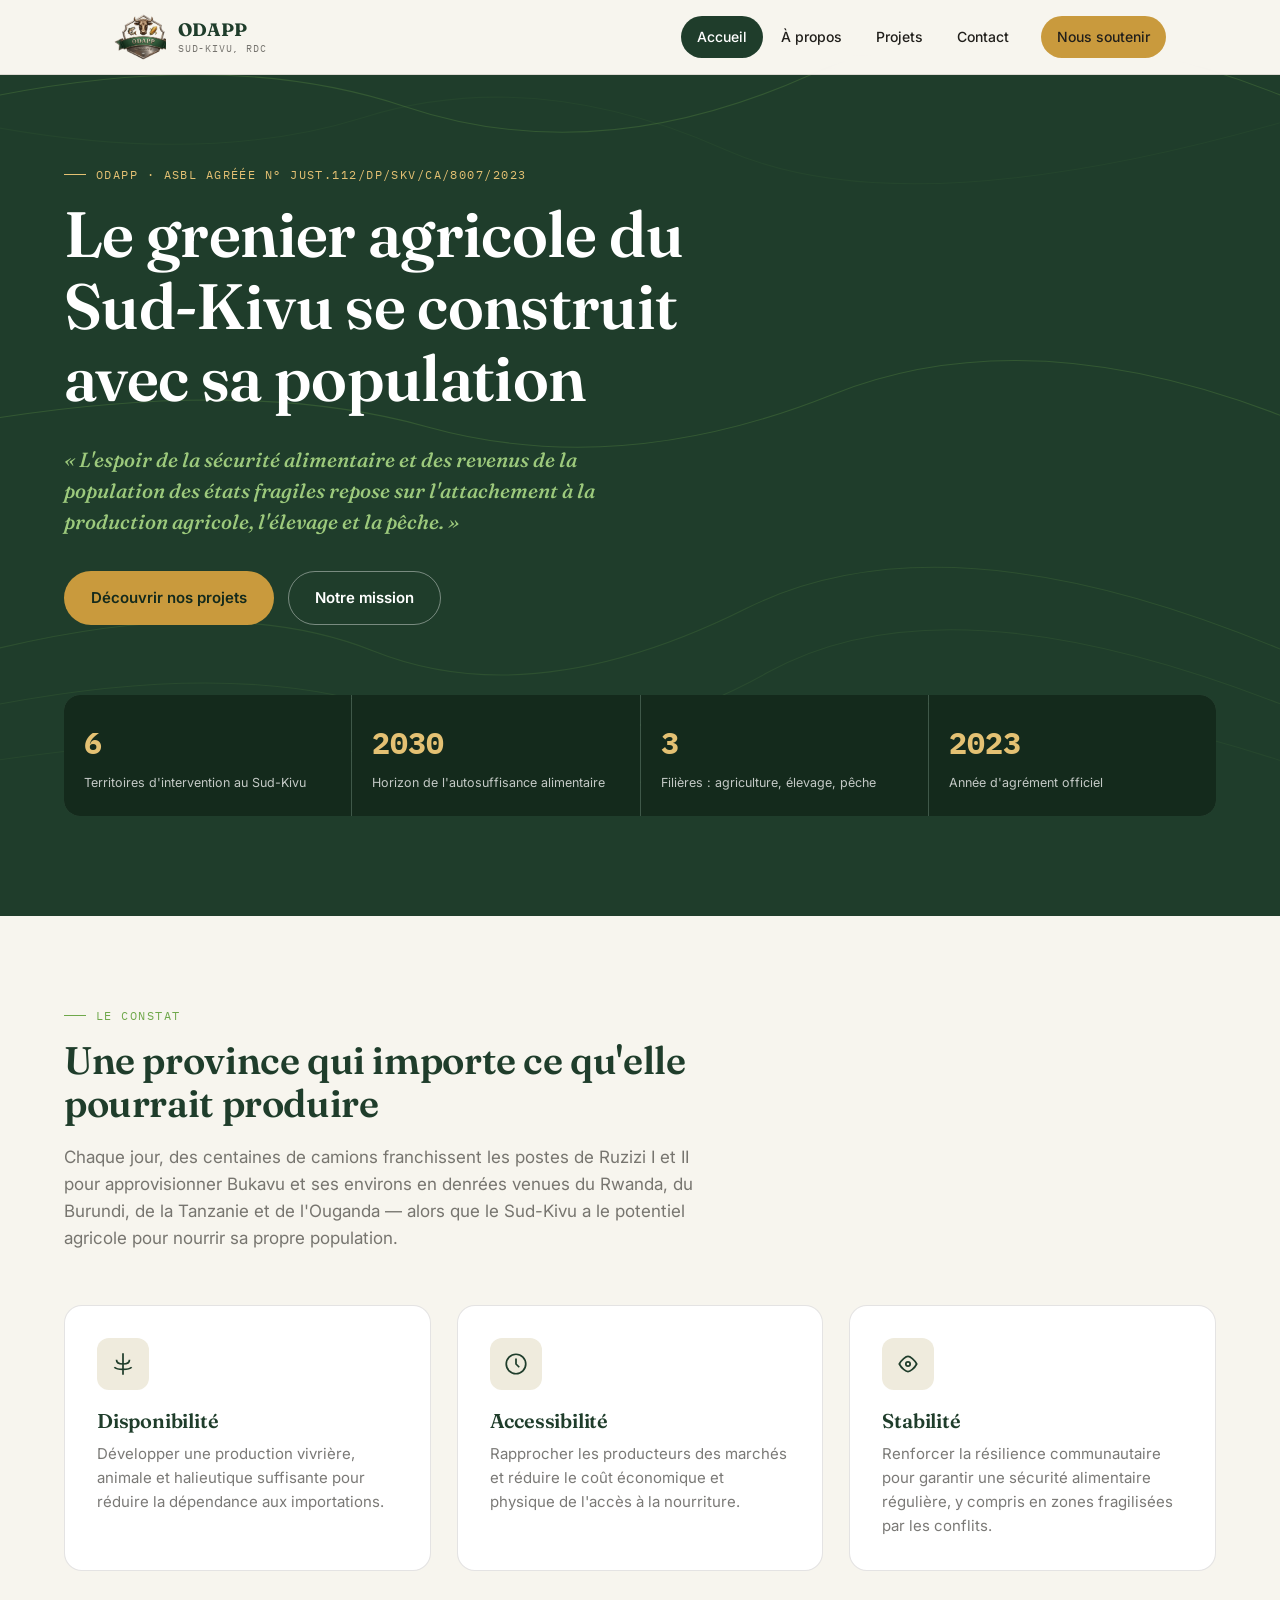
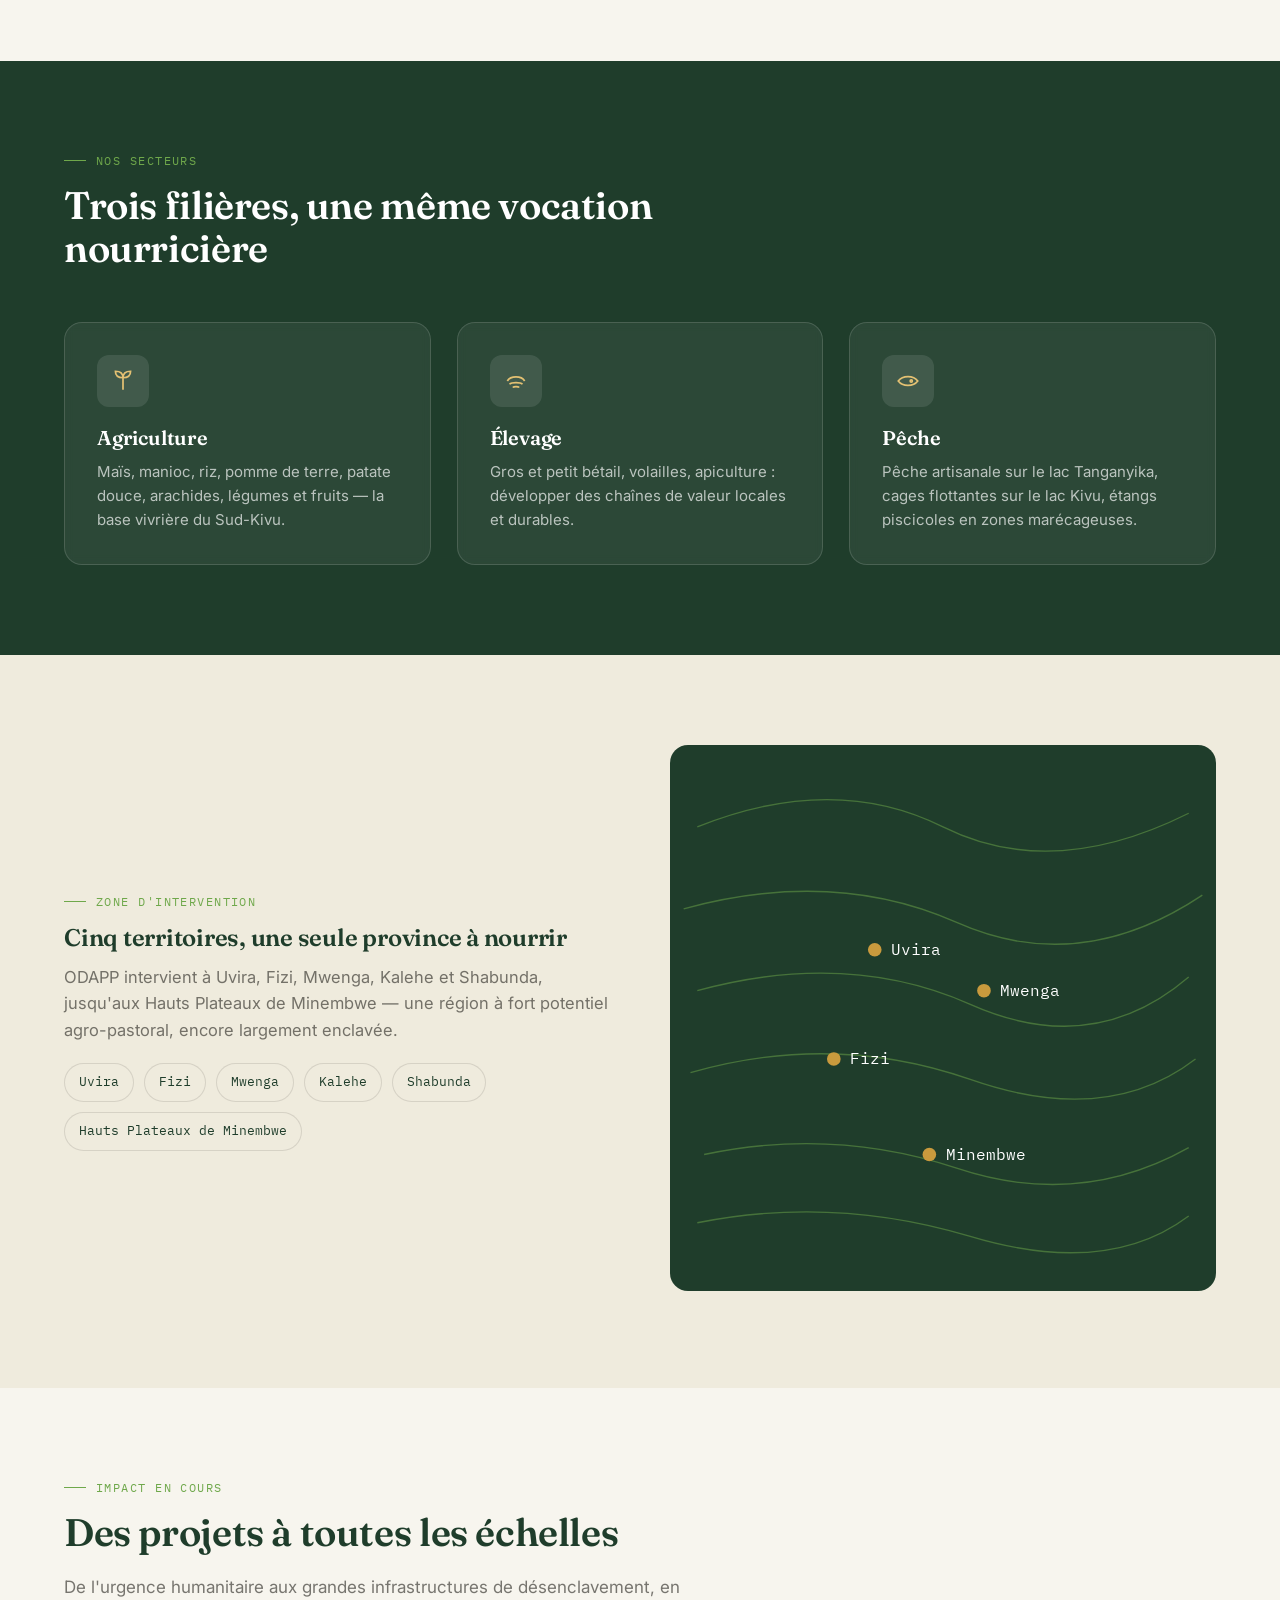
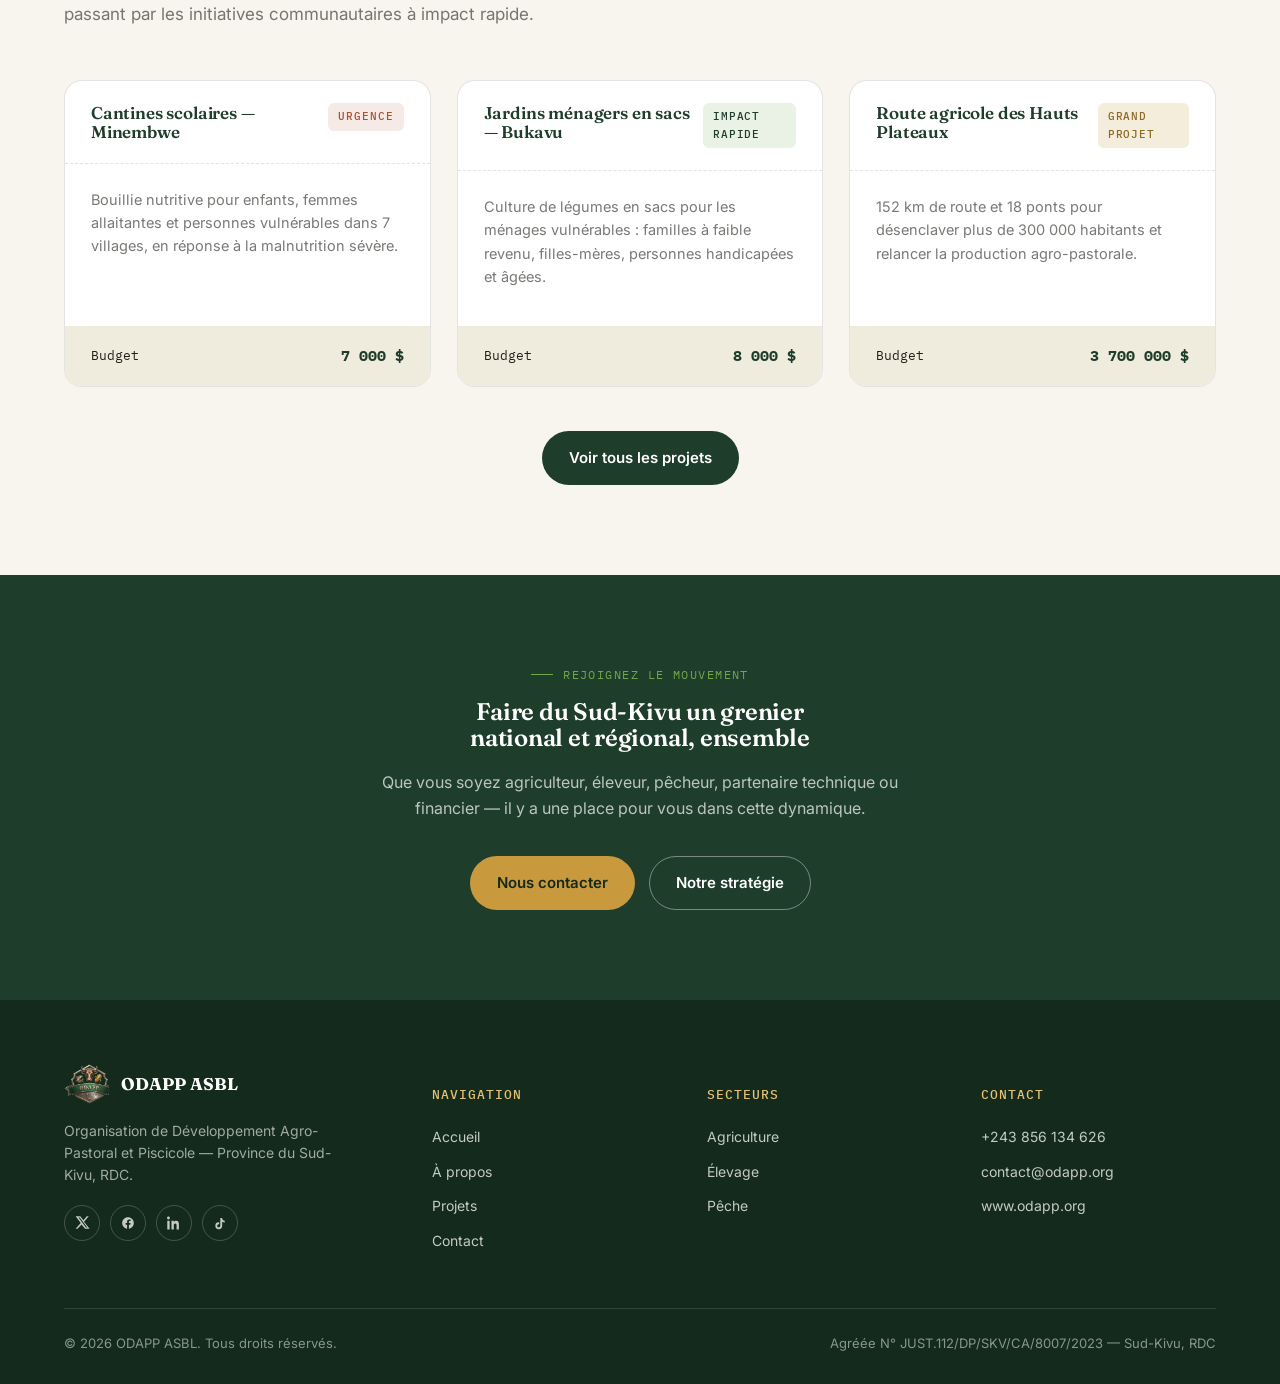
==== index.html @ 05d70a5c "Site ODAPP — version initiale (4 pages + 4 projets détaillés)" ====
<!DOCTYPE html>
<html lang="fr">
<head>
<meta charset="UTF-8">
<meta name="viewport" content="width=device-width, initial-scale=1.0">
<title>ODAPP — Organisation de Développement Agro-Pastoral et Piscicole</title>
<meta name="description" content="ODAPP accompagne la population du Sud-Kivu vers l'autosuffisance alimentaire par l'agriculture, l'élevage et la pêche.">
<link rel="icon" href="assets/images/logo_emblem.png">
<link rel="stylesheet" href="css/style.css">
</head>
<body>

<header class="site-header">
  <nav class="nav">
    <a href="index.html" class="nav-brand">
      <img src="assets/images/logo_emblem.png" alt="ODAPP">
      <span class="nav-brand-text">ODAPP<span>Sud-Kivu, RDC</span></span>
    </a>
    <button class="nav-toggle" aria-label="Ouvrir le menu" aria-expanded="false">
      <span></span><span></span><span></span>
    </button>
    <div class="nav-links">
      <a href="index.html" class="active">Accueil</a>
      <a href="a-propos.html">À propos</a>
      <a href="projets.html">Projets</a>
      <a href="contact.html">Contact</a>
      <a href="contact.html" class="nav-cta">Nous soutenir</a>
    </div>
  </nav>
</header>

<section class="hero">
  <svg class="contour-bg" viewBox="0 0 1200 700" preserveAspectRatio="none" aria-hidden="true">
    <path class="contour-line" d="M-50 550 Q 200 480 350 540 T 700 500 T 1250 560" stroke-opacity="0.35"/>
    <path class="contour-line" d="M-50 600 Q 220 540 380 600 T 720 560 T 1250 610" stroke-opacity="0.25"/>
    <path class="contour-line" d="M-50 650 Q 240 600 400 650 T 740 620 T 1250 660" stroke-opacity="0.18"/>
    <path class="contour-line" d="M-50 40 Q 180 90 340 40 T 680 70 T 1250 30" stroke-opacity="0.15"/>
  </svg>
  <div class="hero-inner">
    <div class="eyebrow">ODAPP · ASBL agréée N° JUST.112/DP/SKV/CA/8007/2023</div>
    <h1>Le grenier agricole du Sud-Kivu se construit avec sa population</h1>
    <p class="hero-slogan">« L'espoir de la sécurité alimentaire et des revenus de la population des états fragiles repose sur l'attachement à la production agricole, l'élevage et la pêche. »</p>
    <div class="hero-actions">
      <a href="projets.html" class="btn btn-wheat">Découvrir nos projets</a>
      <a href="a-propos.html" class="btn btn-ghost" style="border-color: rgba(255,255,255,0.4); color:#fff;">Notre mission</a>
    </div>

    <div class="hero-stats">
      <div class="hero-stat"><b>6</b><span>Territoires d'intervention au Sud-Kivu</span></div>
      <div class="hero-stat"><b>2030</b><span>Horizon de l'autosuffisance alimentaire</span></div>
      <div class="hero-stat"><b>3</b><span>Filières : agriculture, élevage, pêche</span></div>
      <div class="hero-stat"><b>2023</b><span>Année d'agrément officiel</span></div>
    </div>
  </div>
</section>

<section>
  <div class="section-inner">
    <div class="section-head reveal">
      <div class="eyebrow">Le constat</div>
      <h2>Une province qui importe ce qu'elle pourrait produire</h2>
      <p>Chaque jour, des centaines de camions franchissent les postes de Ruzizi I et II pour approvisionner Bukavu et ses environs en denrées venues du Rwanda, du Burundi, de la Tanzanie et de l'Ouganda — alors que le Sud-Kivu a le potentiel agricole pour nourrir sa propre population.</p>
    </div>
    <div class="grid grid-3">
      <div class="card reveal">
        <div class="card-icon">
          <svg width="26" height="26" viewBox="0 0 24 24" fill="none" stroke="currentColor" stroke-width="1.6"><path d="M12 2v20M6 8c0 3 2.5 4 6 4s6-1 6-4M4 15c1.5 1.5 4 2 8 2s6.5-.5 8-2"/></svg>
        </div>
        <h3>Disponibilité</h3>
        <p>Développer une production vivrière, animale et halieutique suffisante pour réduire la dépendance aux importations.</p>
      </div>
      <div class="card reveal">
        <div class="card-icon">
          <svg width="26" height="26" viewBox="0 0 24 24" fill="none" stroke="currentColor" stroke-width="1.6"><circle cx="12" cy="12" r="9"/><path d="M12 7v5l3 3"/></svg>
        </div>
        <h3>Accessibilité</h3>
        <p>Rapprocher les producteurs des marchés et réduire le coût économique et physique de l'accès à la nourriture.</p>
      </div>
      <div class="card reveal">
        <div class="card-icon">
          <svg width="26" height="26" viewBox="0 0 24 24" fill="none" stroke="currentColor" stroke-width="1.6"><path d="M4 12c2-4 6-7 8-7s6 3 8 7c-2 4-6 7-8 7s-6-3-8-7Z"/><circle cx="12" cy="12" r="2"/></svg>
        </div>
        <h3>Stabilité</h3>
        <p>Renforcer la résilience communautaire pour garantir une sécurité alimentaire régulière, y compris en zones fragilisées par les conflits.</p>
      </div>
    </div>
  </div>
</section>

<section class="bg-forest">
  <svg class="contour-bg" viewBox="0 0 1200 500" preserveAspectRatio="none" aria-hidden="true" style="opacity:0.25;">
    <path class="contour-line" stroke="#C99A3D" d="M-50 100 Q 200 40 380 100 T 760 70 T 1250 110"/>
    <path class="contour-line" stroke="#6FA84B" d="M-50 400 Q 220 350 400 400 T 780 370 T 1250 410"/>
  </svg>
  <div class="section-inner">
    <div class="section-head reveal">
      <div class="eyebrow">Nos secteurs</div>
      <h2>Trois filières, une même vocation nourricière</h2>
    </div>
    <div class="grid grid-3">
      <div class="card reveal" style="background: rgba(255,255,255,0.06); border-color: rgba(255,255,255,0.14); backdrop-filter: blur(4px);">
        <div class="card-icon" style="background: rgba(255,255,255,0.1); color: var(--wheat-light);">
          <svg width="26" height="26" viewBox="0 0 24 24" fill="none" stroke="currentColor" stroke-width="1.6"><path d="M12 20V9M12 9c0-4-3-6-7-6 0 4 2 6 7 6Zm0 0c0-4 3-6 7-6 0 4-2 6-7 6Z"/></svg>
        </div>
        <h3 style="color:#fff;">Agriculture</h3>
        <p style="color:rgba(255,255,255,0.68);">Maïs, manioc, riz, pomme de terre, patate douce, arachides, légumes et fruits — la base vivrière du Sud-Kivu.</p>
      </div>
      <div class="card reveal" style="background: rgba(255,255,255,0.06); border-color: rgba(255,255,255,0.14); backdrop-filter: blur(4px);">
        <div class="card-icon" style="background: rgba(255,255,255,0.1); color: var(--wheat-light);">
          <svg width="26" height="26" viewBox="0 0 24 24" fill="none" stroke="currentColor" stroke-width="1.6"><path d="M4 12c3-5 13-5 16 0M6 15c2-2 10-2 12 0M9 18c1-1 5-1 6 0"/></svg>
        </div>
        <h3 style="color:#fff;">Élevage</h3>
        <p style="color:rgba(255,255,255,0.68);">Gros et petit bétail, volailles, apiculture : développer des chaînes de valeur locales et durables.</p>
      </div>
      <div class="card reveal" style="background: rgba(255,255,255,0.06); border-color: rgba(255,255,255,0.14); backdrop-filter: blur(4px);">
        <div class="card-icon" style="background: rgba(255,255,255,0.1); color: var(--wheat-light);">
          <svg width="26" height="26" viewBox="0 0 24 24" fill="none" stroke="currentColor" stroke-width="1.6"><path d="M3 12s3-4 9-4 9 4 9 4-3 4-9 4-9-4-9-4Z"/><circle cx="15" cy="12" r="1"/></svg>
        </div>
        <h3 style="color:#fff;">Pêche</h3>
        <p style="color:rgba(255,255,255,0.68);">Pêche artisanale sur le lac Tanganyika, cages flottantes sur le lac Kivu, étangs piscicoles en zones marécageuses.</p>
      </div>
    </div>
  </div>
</section>

<section class="bg-dim">
  <div class="section-inner">
    <div class="grid grid-2" style="align-items:center; gap:60px;">
      <div class="reveal">
        <div class="eyebrow">Zone d'intervention</div>
        <h2 style="color:var(--forest);">Cinq territoires, une seule province à nourrir</h2>
        <p style="color:var(--charcoal-60); font-size:16.5px;">ODAPP intervient à Uvira, Fizi, Mwenga, Kalehe et Shabunda, jusqu'aux Hauts Plateaux de Minembwe — une région à fort potentiel agro-pastoral, encore largement enclavée.</p>
        <div class="pill-list" style="margin-top:20px;">
          <span class="pill">Uvira</span><span class="pill">Fizi</span><span class="pill">Mwenga</span>
          <span class="pill">Kalehe</span><span class="pill">Shabunda</span><span class="pill">Hauts Plateaux de Minembwe</span>
        </div>
      </div>
      <div class="reveal" style="position:relative;">
        <svg viewBox="0 0 400 400" style="width:100%; border-radius:18px; background:var(--forest);">
          <g class="contour-line" stroke="#6FA84B" stroke-opacity="0.5">
            <path d="M20 60 Q120 20 200 60 T380 50"/>
            <path d="M10 120 Q120 90 210 130 T390 110"/>
            <path d="M20 180 Q130 150 220 190 T380 170"/>
            <path d="M15 240 Q120 210 220 245 T385 230"/>
            <path d="M25 300 Q120 280 210 310 T380 295"/>
            <path d="M20 350 Q120 330 220 360 T380 345"/>
          </g>
          <circle cx="150" cy="150" r="5" fill="#C99A3D"/><text x="162" y="154" fill="#fff" font-family="IBM Plex Mono" font-size="12">Uvira</text>
          <circle cx="120" cy="230" r="5" fill="#C99A3D"/><text x="132" y="234" fill="#fff" font-family="IBM Plex Mono" font-size="12">Fizi</text>
          <circle cx="230" cy="180" r="5" fill="#C99A3D"/><text x="242" y="184" fill="#fff" font-family="IBM Plex Mono" font-size="12">Mwenga</text>
          <circle cx="190" cy="300" r="5" fill="#C99A3D"/><text x="202" y="304" fill="#fff" font-family="IBM Plex Mono" font-size="12">Minembwe</text>
        </svg>
      </div>
    </div>
  </div>
</section>

<section>
  <div class="section-inner">
    <div class="section-head reveal">
      <div class="eyebrow">Impact en cours</div>
      <h2>Des projets à toutes les échelles</h2>
      <p>De l'urgence humanitaire aux grandes infrastructures de désenclavement, en passant par les initiatives communautaires à impact rapide.</p>
    </div>
    <div class="grid grid-3">
      <div class="parcel reveal">
        <div class="parcel-top">
          <h3 style="margin:0; font-size:17px; color:var(--forest);">Cantines scolaires — Minembwe</h3>
          <span class="parcel-tag tag-urgence">Urgence</span>
        </div>
        <div class="parcel-body"><p>Bouillie nutritive pour enfants, femmes allaitantes et personnes vulnérables dans 7 villages, en réponse à la malnutrition sévère.</p></div>
        <div class="parcel-foot"><span>Budget</span><b>7 000 $</b></div>
      </div>
      <div class="parcel reveal">
        <div class="parcel-top">
          <h3 style="margin:0; font-size:17px; color:var(--forest);">Jardins ménagers en sacs — Bukavu</h3>
          <span class="parcel-tag tag-rapide">Impact rapide</span>
        </div>
        <div class="parcel-body"><p>Culture de légumes en sacs pour les ménages vulnérables : familles à faible revenu, filles-mères, personnes handicapées et âgées.</p></div>
        <div class="parcel-foot"><span>Budget</span><b>8 000 $</b></div>
      </div>
      <div class="parcel reveal">
        <div class="parcel-top">
          <h3 style="margin:0; font-size:17px; color:var(--forest);">Route agricole des Hauts Plateaux</h3>
          <span class="parcel-tag tag-grand">Grand projet</span>
        </div>
        <div class="parcel-body"><p>152 km de route et 18 ponts pour désenclaver plus de 300 000 habitants et relancer la production agro-pastorale.</p></div>
        <div class="parcel-foot"><span>Budget</span><b>3 700 000 $</b></div>
      </div>
    </div>
    <div style="text-align:center; margin-top:44px;">
      <a href="projets.html" class="btn btn-primary">Voir tous les projets</a>
    </div>
  </div>
</section>

<section class="bg-forest" style="text-align:center; padding: 90px var(--pad);">
  <div class="section-inner">
    <div class="eyebrow" style="justify-content:center;">Rejoignez le mouvement</div>
    <h2 style="color:#fff; max-width:26ch; margin:0 auto 18px;">Faire du Sud-Kivu un grenier national et régional, ensemble</h2>
    <p style="color:rgba(255,255,255,0.7); max-width:52ch; margin:0 auto 34px;">Que vous soyez agriculteur, éleveur, pêcheur, partenaire technique ou financier — il y a une place pour vous dans cette dynamique.</p>
    <div class="hero-actions" style="justify-content:center;">
      <a href="contact.html" class="btn btn-wheat">Nous contacter</a>
      <a href="a-propos.html" class="btn btn-ghost" style="border-color: rgba(255,255,255,0.4); color:#fff;">Notre stratégie</a>
    </div>
  </div>
</section>

<footer class="site-footer">
  <div class="footer-grid">
    <div>
      <div class="footer-brand">
        <img src="assets/images/logo_emblem.png" alt="ODAPP">
        <b>ODAPP ASBL</b>
      </div>
      <p style="font-size:14px; max-width:32ch; color:rgba(255,255,255,0.6);">Organisation de Développement Agro-Pastoral et Piscicole — Province du Sud-Kivu, RDC.</p>
      <div class="social-row" style="margin-top:18px;">
        <a href="https://x.com/Odapp2023" aria-label="X (Twitter)" target="_blank" rel="noopener"><svg width="15" height="15" viewBox="0 0 24 24" fill="currentColor"><path d="M18.9 2H22l-7.6 8.7L23.3 22h-7.2l-5.6-6.9L4 22H1l8.2-9.4L1 2h7.4l5 6.4L18.9 2Zm-1.3 18h2L7.5 4h-2l12.1 16Z"/></svg></a>
        <a href="https://www.facebook.com/profile.php?id=61585922806109" aria-label="Facebook" target="_blank" rel="noopener"><svg width="14" height="14" viewBox="0 0 24 24" fill="currentColor"><path d="M22 12.06C22 6.5 17.5 2 12 2S2 6.5 2 12.06c0 5 3.66 9.15 8.44 9.94v-7.03H7.9v-2.91h2.54V9.85c0-2.5 1.49-3.89 3.77-3.89 1.09 0 2.23.2 2.23.2v2.45h-1.26c-1.24 0-1.63.77-1.63 1.56v1.87h2.78l-.44 2.91h-2.34V22c4.78-.79 8.44-4.94 8.44-9.94Z"/></svg></a>
        <a href="#" aria-label="LinkedIn"><svg width="14" height="14" viewBox="0 0 24 24" fill="currentColor"><path d="M4.98 3.5C4.98 4.88 3.87 6 2.5 6S0 4.88 0 3.5 1.12 1 2.5 1s2.48 1.12 2.48 2.5ZM.5 8h4V23h-4V8Zm7.5 0h3.8v2.05h.05c.53-1 1.83-2.05 3.77-2.05 4.03 0 4.78 2.66 4.78 6.11V23h-4v-6.63c0-1.58-.03-3.6-2.2-3.6-2.2 0-2.54 1.72-2.54 3.5V23h-4V8Z"/></svg></a>
        <a href="#" aria-label="TikTok"><svg width="14" height="14" viewBox="0 0 24 24" fill="currentColor"><path d="M16.6 5.82c-.6-.65-.94-1.5-.94-2.42h-3.1v13.4c0 1.5-1.22 2.72-2.72 2.72a2.72 2.72 0 0 1 0-5.44c.28 0 .55.04.8.12V10.9a5.9 5.9 0 0 0-.8-.06 5.86 5.86 0 1 0 5.86 5.86V9.7a7.6 7.6 0 0 0 4.4 1.4V8c-1.32 0-2.5-.42-3.5-1.18Z"/></svg></a>
      </div>
    </div>
    <div>
      <h5>Navigation</h5>
      <a href="index.html">Accueil</a>
      <a href="a-propos.html">À propos</a>
      <a href="projets.html">Projets</a>
      <a href="contact.html">Contact</a>
    </div>
    <div>
      <h5>Secteurs</h5>
      <a href="a-propos.html#secteurs">Agriculture</a>
      <a href="a-propos.html#secteurs">Élevage</a>
      <a href="a-propos.html#secteurs">Pêche</a>
    </div>
    <div>
      <h5>Contact</h5>
      <a href="tel:+243856134626">+243 856 134 626</a>
      <a href="mailto:contact@odapp.org">contact@odapp.org</a>
      <a href="https://odapp.org" target="_blank" rel="noopener">www.odapp.org</a>
    </div>
  </div>
  <div class="footer-bottom">
    <span>© 2026 ODAPP ASBL. Tous droits réservés.</span>
    <span>Agréée N° JUST.112/DP/SKV/CA/8007/2023 — Sud-Kivu, RDC</span>
  </div>
</footer>

<script src="js/main.js"></script>
</body>
</html>
---- css/style.css ----
/* ==========================================================================
   ODAPP — Organisation de Développement Agro-Pastoral et Piscicole
   Design system : terre, contours topographiques, récolte
   ========================================================================== */

@import url('https://fonts.googleapis.com/css2?family=Fraunces:ital,opsz,wght@0,9..144,400;0,9..144,500;0,9..144,600;0,9..144,700;1,9..144,500&family=Inter:wght@400;500;600;700&family=IBM+Plex+Mono:wght@400;500&display=swap');

:root{
  /* Colors */
  --forest:      #1F3D2B;
  --forest-deep: #142A1C;
  --leaf:        #6FA84B;
  --leaf-light:  #9CC97C;
  --wheat:       #C99A3D;
  --wheat-light: #E4C173;
  --clay:        #A9502F;
  --paper:       #F7F5EE;
  --paper-dim:   #EFEBDD;
  --charcoal:    #211F1B;
  --charcoal-60: rgba(33,31,27,0.6);
  --charcoal-30: rgba(33,31,27,0.3);
  --line:        rgba(33,31,27,0.12);
  --white:       #FFFFFF;

  /* Type */
  --font-display: 'Fraunces', serif;
  --font-body: 'Inter', sans-serif;
  --font-mono: 'IBM Plex Mono', monospace;

  /* Layout */
  --maxw: 1180px;
  --pad: clamp(20px, 5vw, 64px);
}

*, *::before, *::after{ box-sizing: border-box; }
html{ scroll-behavior: smooth; }
body{
  margin:0;
  background: var(--paper);
  color: var(--charcoal);
  font-family: var(--font-body);
  font-size: 16px;
  line-height: 1.6;
  -webkit-font-smoothing: antialiased;
}
img{ max-width:100%; display:block; }
a{ color: inherit; text-decoration: none; }
h1,h2,h3,h4{ font-family: var(--font-display); font-weight: 600; margin: 0 0 0.5em; line-height: 1.12; letter-spacing: -0.01em; }
p{ margin: 0 0 1em; }
ul{ margin:0; padding:0; list-style:none; }
button{ font-family: inherit; cursor:pointer; }

.wrap{ max-width: var(--maxw); margin: 0 auto; padding: 0 var(--pad); }

:focus-visible{ outline: 3px solid var(--wheat); outline-offset: 3px; }

@media (prefers-reduced-motion: reduce){
  *{ animation-duration: 0.01ms !important; animation-iteration-count: 1 !important; transition-duration: 0.01ms !important; scroll-behavior: auto !important; }
}

/* ---------- Topographic contour motif (signature element) ---------- */
.contour-bg{
  position: absolute; inset: 0;
  pointer-events: none;
  opacity: 0.5;
}
.contour-line{ fill:none; stroke: var(--leaf); stroke-width:1; }

/* ---------- Eyebrow / labels ---------- */
.eyebrow{
  font-family: var(--font-mono);
  font-size: 12px;
  letter-spacing: 0.12em;
  text-transform: uppercase;
  color: var(--leaf);
  display:flex; align-items:center; gap:10px;
  margin-bottom: 14px;
}
.eyebrow::before{
  content:''; width:22px; height:1px; background: var(--leaf);
}

/* ---------- Header / Nav ---------- */
.site-header{
  position: sticky; top:0; z-index: 100;
  background: rgba(247,245,238,0.92);
  backdrop-filter: blur(8px);
  border-bottom: 1px solid var(--line);
}
.nav{
  display:flex; align-items:center; justify-content:space-between;
  padding: 14px var(--pad);
  max-width: var(--maxw); margin:0 auto;
}
.nav-brand{ display:flex; align-items:center; gap:12px; }
.nav-brand img{ height: 46px; width:auto; }
.nav-brand-text{ font-family: var(--font-display); font-weight:700; font-size: 18px; color: var(--forest); line-height:1.15; }
.nav-brand-text span{ display:block; font-family: var(--font-mono); font-weight:400; font-size:10px; letter-spacing:0.08em; color: var(--charcoal-60); text-transform:uppercase; margin-top:2px; }

.nav-links{ display:flex; gap: 2px; align-items:center; }
.nav-links a{
  padding: 10px 16px; font-size: 14px; font-weight:500; color: var(--charcoal);
  border-radius: 999px; transition: background .2s, color .2s;
}
.nav-links a:hover{ background: var(--forest); color: var(--white); }
.nav-links a.active{ background: var(--forest); color: var(--white); }

.nav-cta{
  margin-left: 14px;
  padding: 10px 20px;
  background: var(--wheat);
  color: var(--forest-deep);
  border-radius: 999px;
  font-weight: 600; font-size: 14px;
  transition: transform .2s, box-shadow .2s;
}
.nav-cta:hover{ transform: translateY(-2px); box-shadow: 0 8px 20px rgba(201,154,61,0.4); color: var(--forest-deep); }

.nav-toggle{ display:none; background:none; border:none; padding:8px; }
.nav-toggle span{ display:block; width:24px; height:2px; background:var(--forest); margin:5px 0; }

@media (max-width: 860px){
  .nav-links{
    position: fixed; inset: 68px 0 0 0; background: var(--paper);
    flex-direction: column; align-items: stretch; padding: 20px var(--pad);
    gap: 4px; transform: translateX(100%); transition: transform .3s ease;
  }
  .nav-links.open{ transform: translateX(0); }
  .nav-links a{ padding: 16px; border-bottom: 1px solid var(--line); border-radius:0; }
  .nav-cta{ margin: 14px 0 0; text-align:center; }
  .nav-toggle{ display:block; }
}

/* ---------- Buttons ---------- */
.btn{
  display:inline-flex; align-items:center; gap:10px;
  padding: 14px 26px;
  border-radius: 999px;
  font-weight: 600; font-size: 15px;
  border: 1px solid transparent;
  transition: transform .2s ease, box-shadow .2s ease, background .2s ease, color .2s ease;
}
.btn-primary{ background: var(--forest); color: var(--white); }
.btn-primary:hover{ background: var(--forest-deep); transform: translateY(-2px); box-shadow: 0 10px 24px rgba(31,61,43,0.3); }
.btn-ghost{ border-color: var(--charcoal-30); color: var(--charcoal); }
.btn-ghost:hover{ border-color: var(--forest); background: var(--forest); color:var(--white); }
.btn-wheat{ background: var(--wheat); color: var(--forest-deep); }
.btn-wheat:hover{ transform: translateY(-2px); box-shadow: 0 10px 24px rgba(201,154,61,0.35); }

/* ---------- Hero ---------- */
.hero{
  position: relative;
  background: var(--forest);
  color: var(--white);
  overflow:hidden;
  padding: 90px var(--pad) 100px;
}
.hero-inner{ max-width: var(--maxw); margin:0 auto; position:relative; z-index:2; }
.hero .eyebrow{ color: var(--wheat-light); }
.hero .eyebrow::before{ background: var(--wheat-light); }
.hero h1{
  font-size: clamp(2.4rem, 5vw, 4rem);
  color: var(--white);
  max-width: 15ch;
}
.hero-slogan{
  font-family: var(--font-display);
  font-style: italic;
  font-weight: 500;
  font-size: clamp(1.05rem, 1.6vw, 1.3rem);
  color: var(--leaf-light);
  max-width: 46ch;
  margin: 18px 0 34px;
  line-height:1.5;
}
.hero-actions{ display:flex; gap:14px; flex-wrap:wrap; }

.hero-stats{
  display:grid; grid-template-columns: repeat(4,1fr); gap:1px;
  background: rgba(255,255,255,0.14);
  margin-top: 70px; border-radius: 16px; overflow:hidden;
}
.hero-stat{ background: var(--forest-deep); padding: 24px 20px; }
.hero-stat b{ display:block; font-family: var(--font-mono); font-size: clamp(1.4rem,2.4vw,1.9rem); color: var(--wheat-light); }
.hero-stat span{ font-size: 12.5px; color: rgba(255,255,255,0.75); line-height:1.4; display:block; margin-top:6px; }
@media (max-width: 760px){ .hero-stats{ grid-template-columns: repeat(2,1fr);} }

/* ---------- Sections ---------- */
section{ padding: 90px var(--pad); }
.section-inner{ max-width: var(--maxw); margin:0 auto; }
.section-head{ max-width: 640px; margin-bottom: 52px; }
.section-head h2{ font-size: clamp(1.8rem, 3vw, 2.5rem); color: var(--forest); }
.section-head p{ color: var(--charcoal-60); font-size: 17px; }

.bg-forest{ background: var(--forest); color: var(--white); }
.bg-forest .section-head h2{ color: var(--white); }
.bg-forest .section-head p{ color: rgba(255,255,255,0.7); }
.bg-dim{ background: var(--paper-dim); }

/* ---------- Cards ---------- */
.grid{ display:grid; gap: 26px; }
.grid-3{ grid-template-columns: repeat(3, 1fr); }
.grid-2{ grid-template-columns: repeat(2, 1fr); }
@media (max-width: 900px){ .grid-3, .grid-2{ grid-template-columns: 1fr; } }

.card{
  background: var(--white);
  border: 1px solid var(--line);
  border-radius: 18px;
  padding: 32px;
  transition: transform .25s ease, box-shadow .25s ease, border-color .25s ease;
}
.card:hover{ transform: translateY(-4px); box-shadow: 0 20px 40px rgba(31,61,43,0.1); border-color: var(--leaf); }
.card-icon{
  width:52px; height:52px; border-radius: 12px;
  background: var(--paper-dim);
  display:flex; align-items:center; justify-content:center;
  margin-bottom: 20px;
  color: var(--forest);
}
.card h3{ font-size: 20px; color: var(--forest); margin-bottom: 10px; }
.card p{ color: var(--charcoal-60); font-size: 15px; margin:0; }

/* ---------- Parcel cards (project cards) ---------- */
.parcel{
  border: 1px solid var(--line);
  border-radius: 18px;
  background: var(--white);
  overflow:hidden;
  transition: box-shadow .25s ease, transform .25s ease;
  display:flex; flex-direction:column;
}
.parcel:hover{ box-shadow: 0 22px 44px rgba(31,61,43,0.12); transform: translateY(-4px); }
.parcel-top{
  padding: 22px 26px; display:flex; justify-content:space-between; align-items:flex-start; gap:12px;
  border-bottom: 1px dashed var(--line);
}
.parcel-tag{
  font-family: var(--font-mono); font-size:11px; text-transform:uppercase; letter-spacing:.08em;
  padding:5px 10px; border-radius:6px; font-weight:500;
}
.tag-urgence{ background: rgba(169,80,47,0.12); color: var(--clay); }
.tag-rapide{ background: rgba(111,168,75,0.15); color: var(--forest); }
.tag-grand{ background: rgba(201,154,61,0.18); color: #8a6a24; }
.parcel-body{ padding: 24px 26px; flex:1; }
.parcel-body h3{ font-size: 19px; color: var(--forest); margin-bottom:10px; }
.parcel-body p{ color: var(--charcoal-60); font-size: 14.5px; }
.parcel-foot{
  padding: 18px 26px; background: var(--paper-dim);
  display:flex; justify-content:space-between; align-items:center;
  font-family: var(--font-mono); font-size: 13px;
}
.parcel-foot b{ color: var(--forest); font-size:15px; }

/* ---------- Timeline (strategies / history) ---------- */
.timeline{ border-left: 2px solid var(--line); margin-left: 6px; }
.timeline-item{ position:relative; padding: 0 0 34px 30px; }
.timeline-item::before{
  content:''; position:absolute; left:-7px; top:4px;
  width:12px; height:12px; border-radius:50%;
  background: var(--wheat); border: 3px solid var(--paper);
  box-shadow: 0 0 0 2px var(--leaf);
}
.timeline-item h4{ font-size:16px; color: var(--forest); margin-bottom:6px; font-family: var(--font-body); font-weight:600; }
.timeline-item p{ color: var(--charcoal-60); font-size:14.5px; margin:0; }

/* ---------- Footer ---------- */
.site-footer{ background: var(--forest-deep); color: rgba(255,255,255,0.75); padding: 64px var(--pad) 30px; }
.footer-grid{ display:grid; grid-template-columns: 1.4fr 1fr 1fr 1fr; gap: 40px; max-width: var(--maxw); margin: 0 auto; }
@media (max-width: 800px){ .footer-grid{ grid-template-columns: 1fr 1fr; } }
.footer-brand{ display:flex; align-items:center; gap:12px; margin-bottom:16px; }
.footer-brand img{ height:40px; }
.footer-brand b{ font-family: var(--font-display); color: var(--white); font-size:17px; }
.site-footer h5{ color: var(--wheat-light); font-size:12.5px; text-transform:uppercase; letter-spacing:.08em; font-family: var(--font-mono); margin-bottom:16px; font-weight:500; }
.site-footer a{ display:block; padding: 6px 0; font-size:14px; transition: color .2s; }
.site-footer a:hover{ color: var(--white); }
.footer-bottom{
  max-width: var(--maxw); margin: 50px auto 0; padding-top: 24px;
  border-top: 1px solid rgba(255,255,255,0.12);
  display:flex; justify-content:space-between; flex-wrap:wrap; gap:10px;
  font-size: 13px; color: rgba(255,255,255,0.5);
}
.social-row{ display:flex; gap:10px; }
.social-row a{
  width:36px; height:36px; border-radius:50%;
  border:1px solid rgba(255,255,255,0.2);
  display:flex; align-items:center; justify-content:center;
  padding:0;
}
.social-row a:hover{ background: var(--leaf); border-color: var(--leaf); }

/* ---------- Reveal-on-scroll ---------- */
.reveal{ opacity:0; transform: translateY(24px); transition: opacity .7s ease, transform .7s ease; }
.reveal.in{ opacity:1; transform:none; }

/* ---------- Page hero (inner pages) ---------- */
.page-hero{
  background: var(--forest); color:var(--white);
  padding: 70px var(--pad) 60px;
  position:relative; overflow:hidden;
}
.page-hero h1{ color:var(--white); font-size: clamp(2rem, 4vw, 3rem); max-width: 20ch; }
.page-hero p{ color: rgba(255,255,255,0.72); max-width: 56ch; font-size:16.5px; }

/* ---------- Misc ---------- */
.divider-dashed{ border-top:1px dashed var(--line); }
.pill-list{ display:flex; flex-wrap:wrap; gap:10px; }
.pill{
  font-family: var(--font-mono); font-size:13px; padding:8px 14px;
  border-radius:999px; background: var(--paper-dim); color: var(--forest);
  border:1px solid var(--line);
}
.map-frame{ border-radius:18px; overflow:hidden; border:1px solid var(--line); }
.map-frame iframe{ width:100%; height:100%; border:0; display:block; }

.form-field{ margin-bottom: 18px; }
.form-field label{ display:block; font-size:13px; font-weight:600; color: var(--forest); margin-bottom:7px; }
.form-field input, .form-field textarea, .form-field select{
  width:100%; padding: 13px 16px; border-radius: 10px; border:1px solid var(--line);
  background: var(--white); font-family: var(--font-body); font-size:15px; color: var(--charcoal);
  transition: border-color .2s, box-shadow .2s;
}
.form-field input:focus, .form-field textarea:focus, .form-field select:focus{
  border-color: var(--leaf); box-shadow: 0 0 0 3px rgba(111,168,75,0.18); outline:none;
}
.form-field textarea{ resize: vertical; min-height:130px; }
.form-note{ font-size:13px; color: var(--charcoal-60); margin-top:10px; }
.form-success{ display:none; padding:16px 20px; border-radius:12px; background: rgba(111,168,75,0.15); color: var(--forest); font-size:14.5px; margin-bottom:18px; }
.form-success.show{ display:block; }
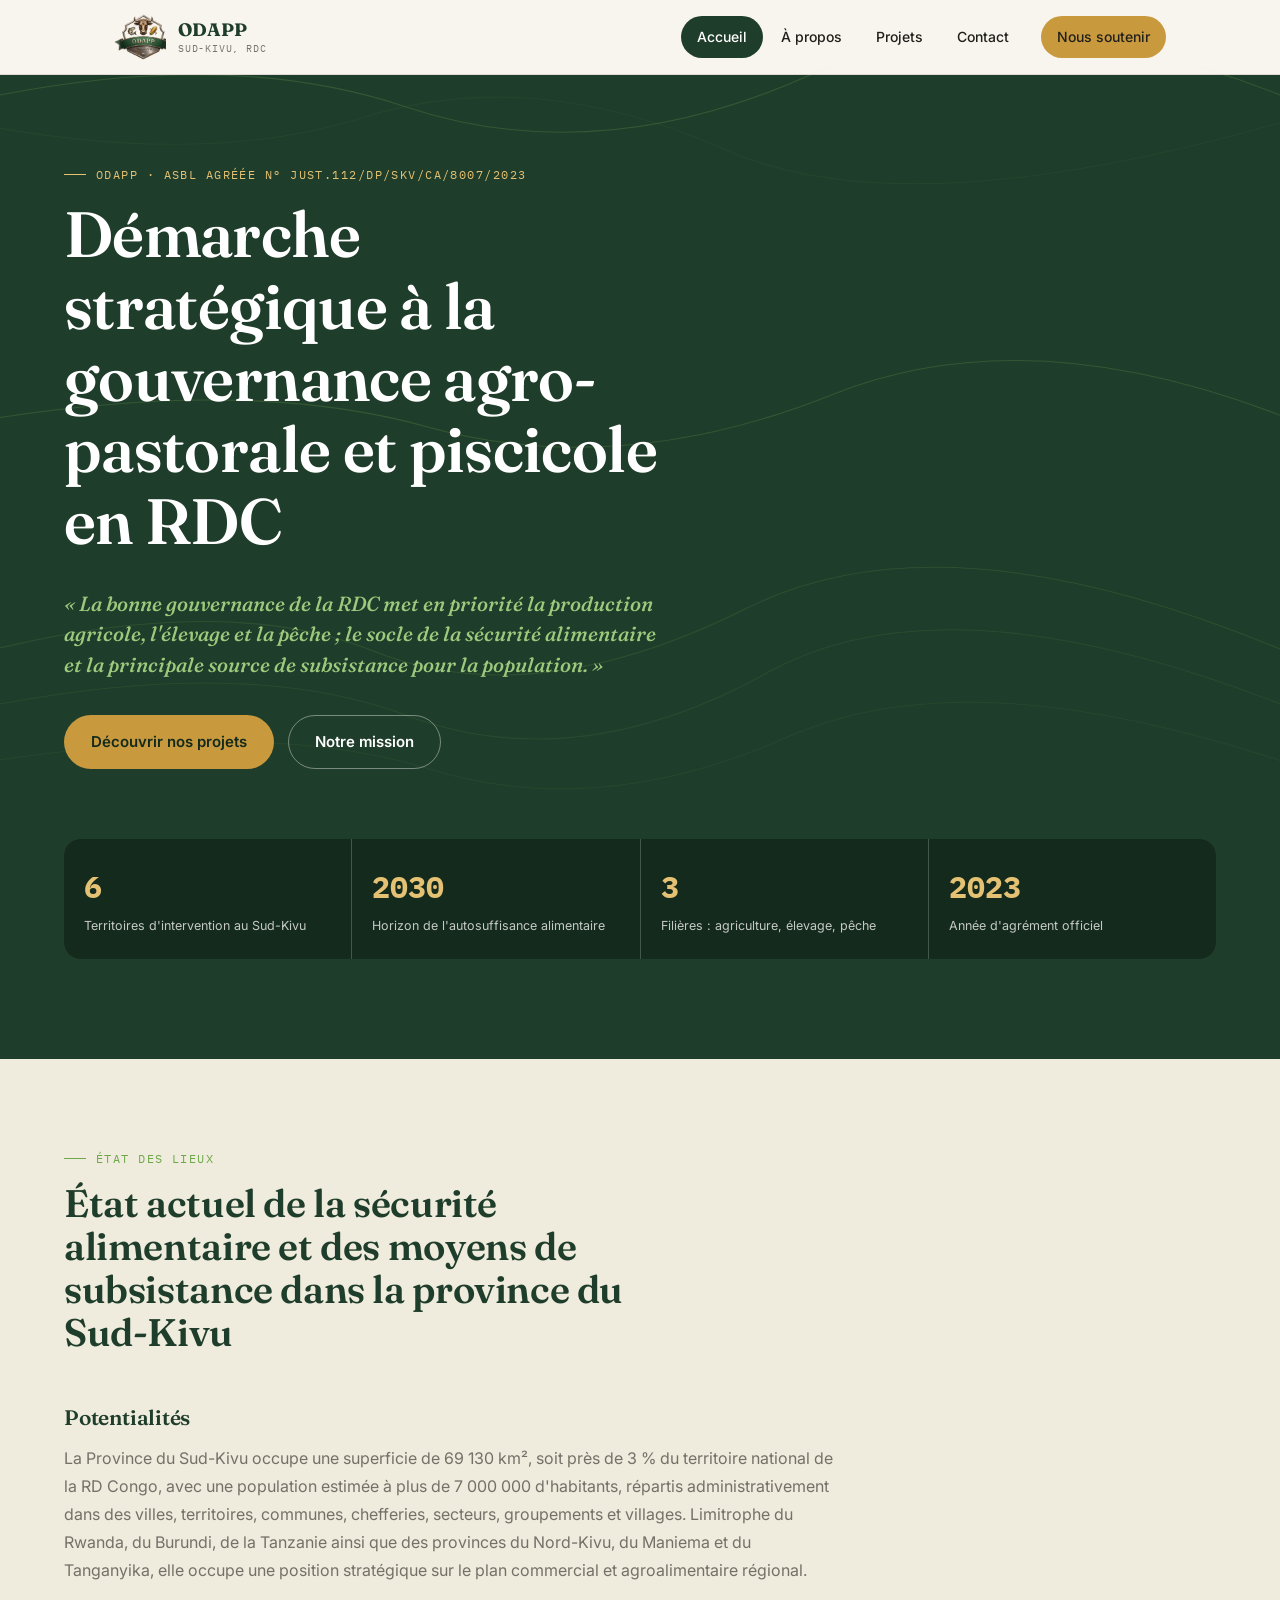
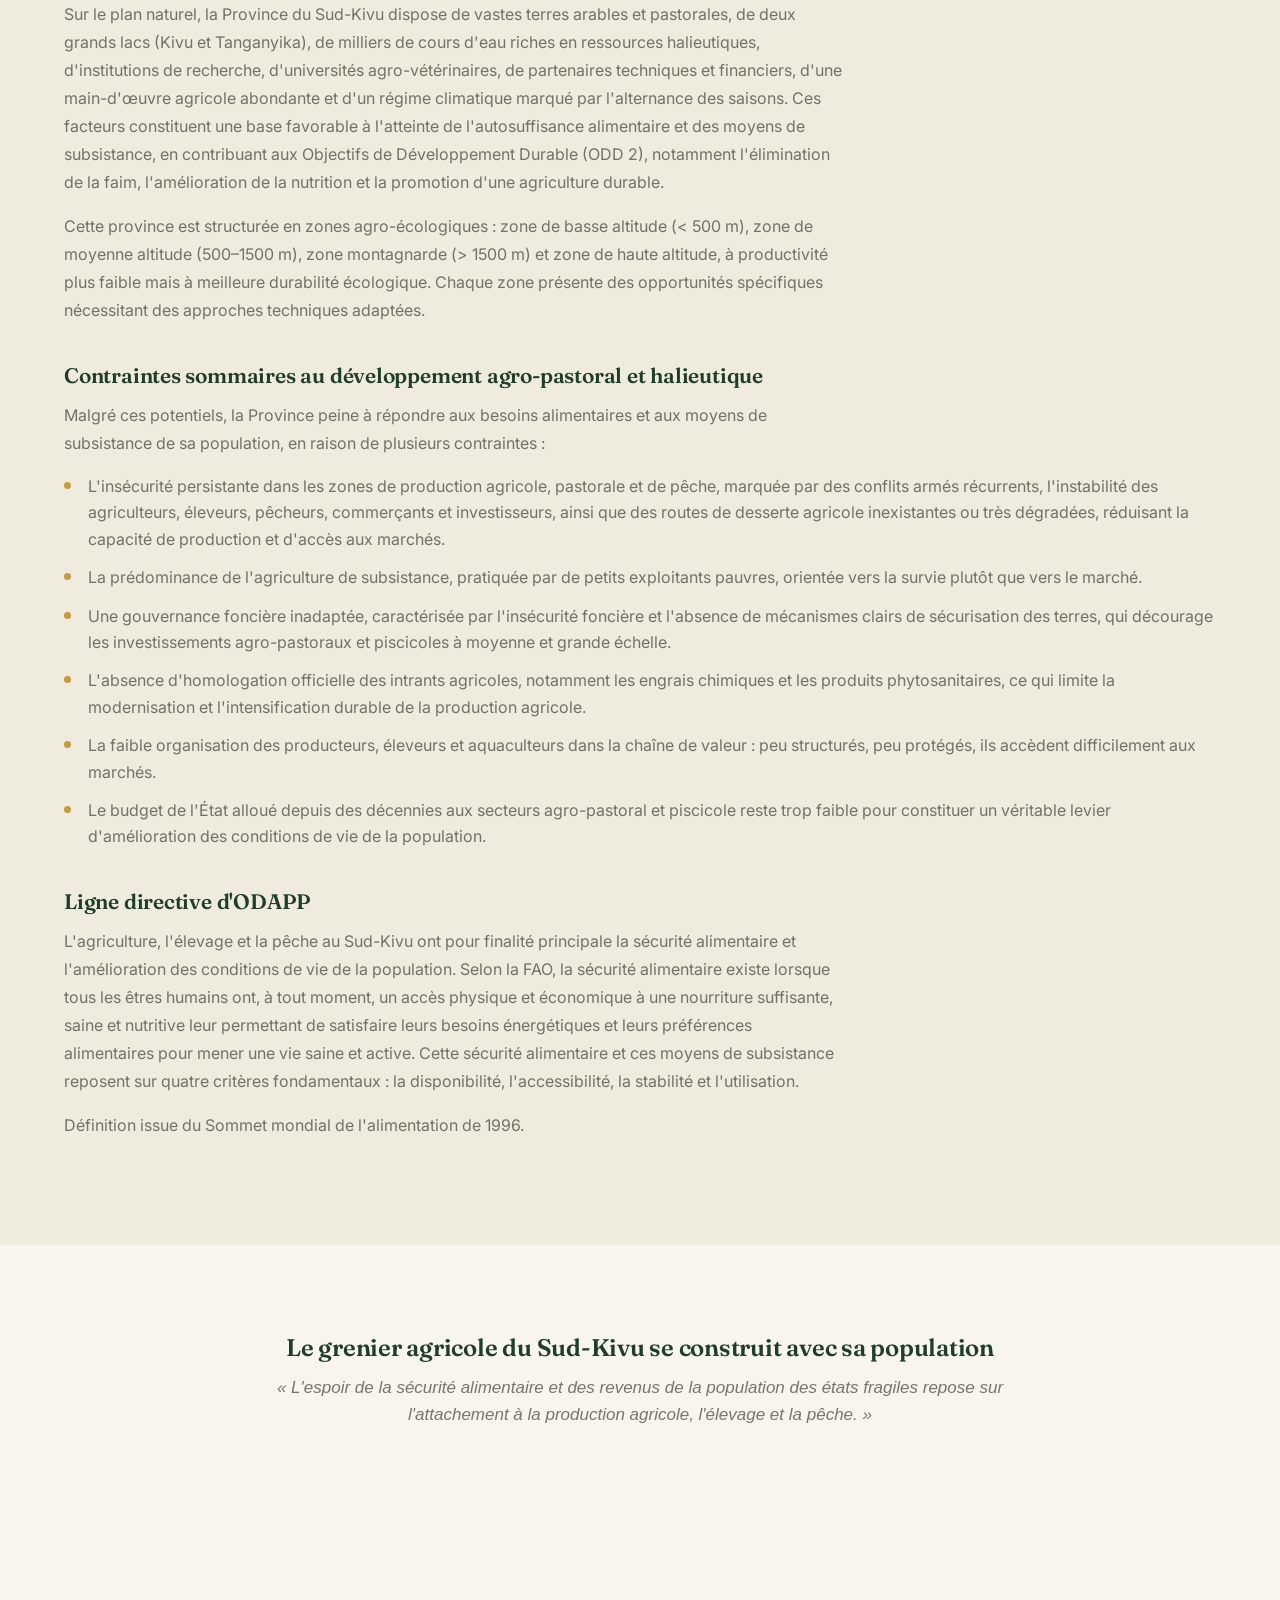
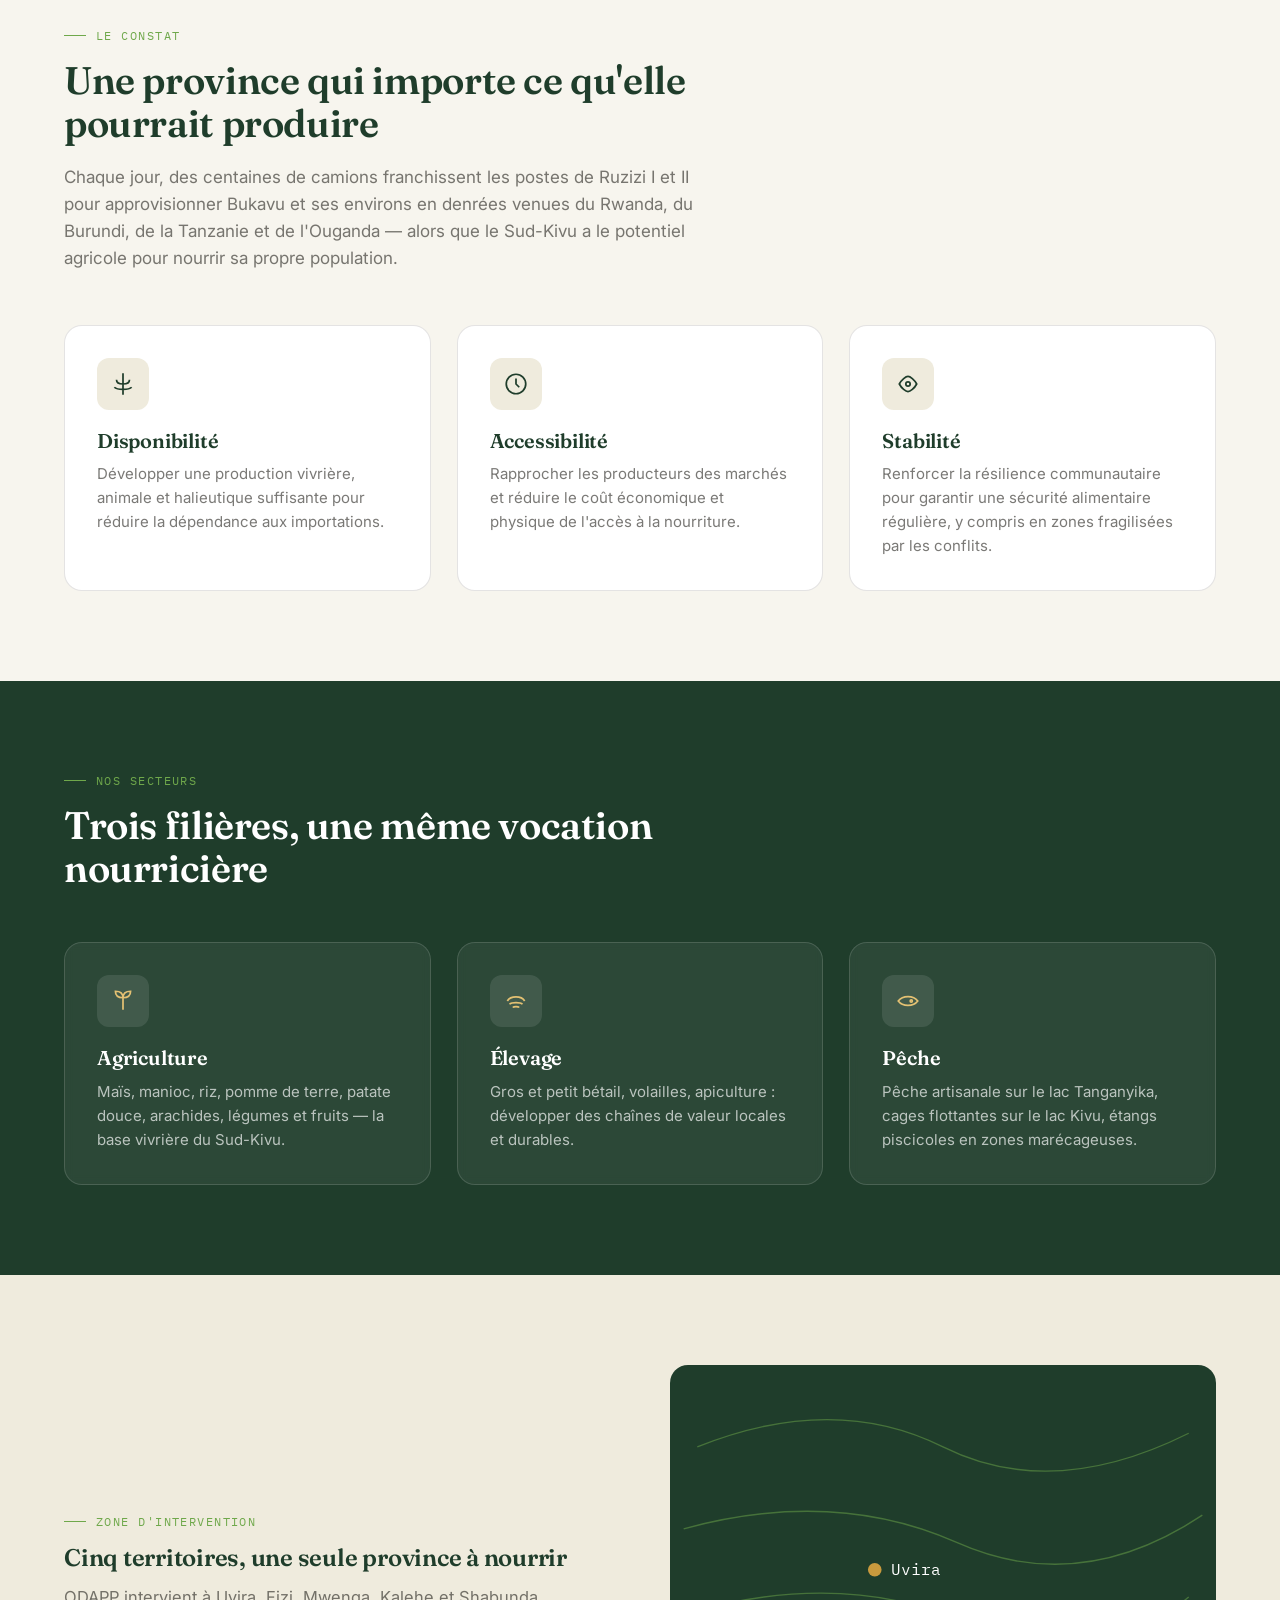
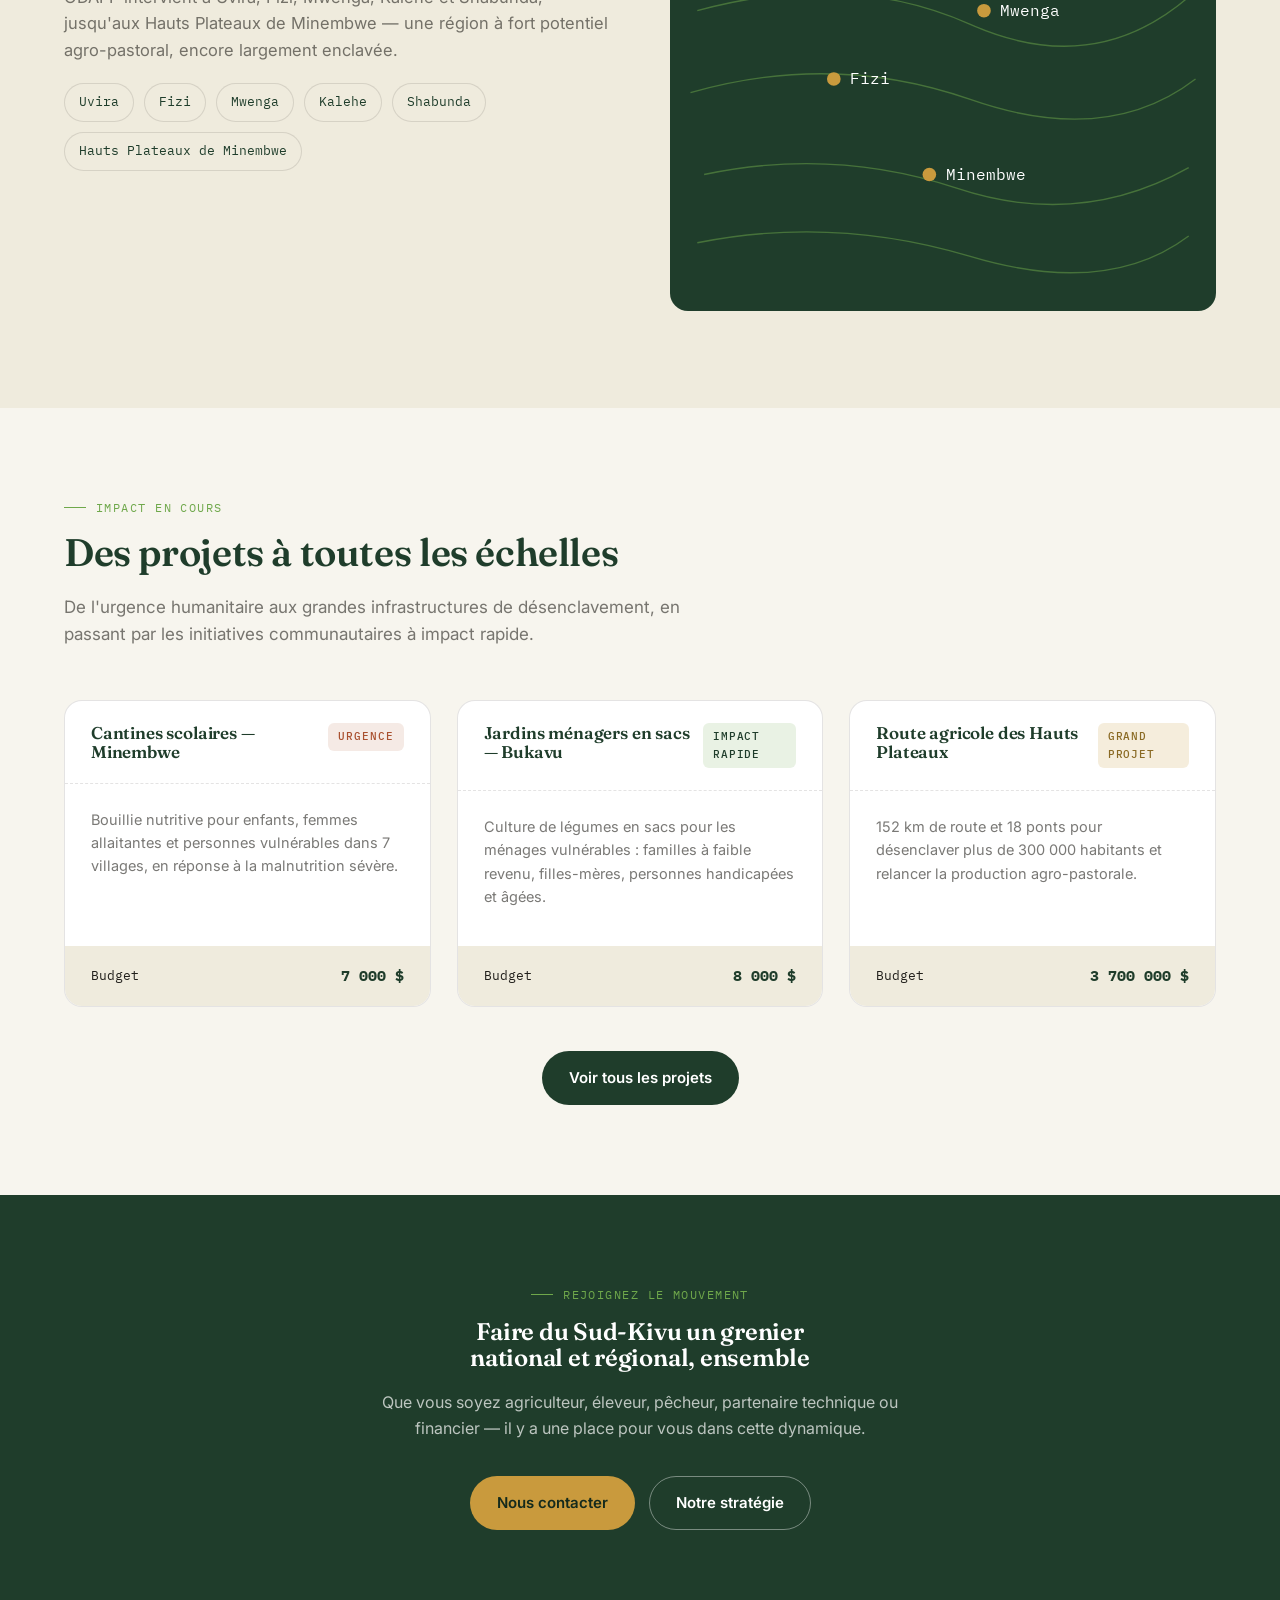
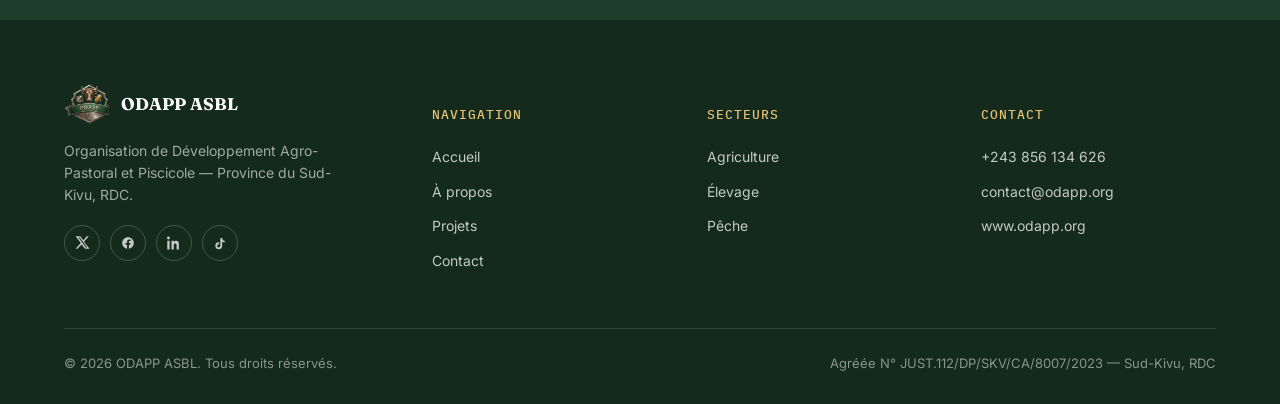
==== commit d9e0f77c: "Page d'accueil: nouveau texte hero + section Etat des lieux (potentialites, contraintes, ligne direc" ====
--- a/index.html
+++ b/index.html
@@ -38,8 +38,8 @@
   </svg>
   <div class="hero-inner">
     <div class="eyebrow">ODAPP · ASBL agréée N° JUST.112/DP/SKV/CA/8007/2023</div>
-    <h1>Le grenier agricole du Sud-Kivu se construit avec sa population</h1>
-    <p class="hero-slogan">« L'espoir de la sécurité alimentaire et des revenus de la population des états fragiles repose sur l'attachement à la production agricole, l'élevage et la pêche. »</p>
+    <h1>Démarche stratégique à la gouvernance agro-pastorale et piscicole en RDC</h1>
+    <p class="hero-slogan">« La bonne gouvernance de la RDC met en priorité la production agricole, l'élevage et la pêche ; le socle de la sécurité alimentaire et la principale source de subsistance pour la population. »</p>
     <div class="hero-actions">
       <a href="projets.html" class="btn btn-wheat">Découvrir nos projets</a>
       <a href="a-propos.html" class="btn btn-ghost" style="border-color: rgba(255,255,255,0.4); color:#fff;">Notre mission</a>
@@ -51,6 +51,43 @@
       <div class="hero-stat"><b>3</b><span>Filières : agriculture, élevage, pêche</span></div>
       <div class="hero-stat"><b>2023</b><span>Année d'agrément officiel</span></div>
     </div>
+  </div>
+</section>
+
+<section class="bg-dim">
+  <div class="section-inner">
+    <div class="section-head reveal">
+      <div class="eyebrow">État des lieux</div>
+      <h2>État actuel de la sécurité alimentaire et des moyens de subsistance dans la province du Sud-Kivu</h2>
+    </div>
+    <div class="prose reveal">
+      <h3>Potentialités</h3>
+      <p>La Province du Sud-Kivu occupe une superficie de 69 130 km², soit près de 3 % du territoire national de la RD Congo, avec une population estimée à plus de 7 000 000 d'habitants, répartis administrativement dans des villes, territoires, communes, chefferies, secteurs, groupements et villages. Limitrophe du Rwanda, du Burundi, de la Tanzanie ainsi que des provinces du Nord-Kivu, du Maniema et du Tanganyika, elle occupe une position stratégique sur le plan commercial et agroalimentaire régional.</p>
+      <p>Sur le plan naturel, la Province du Sud-Kivu dispose de vastes terres arables et pastorales, de deux grands lacs (Kivu et Tanganyika), de milliers de cours d'eau riches en ressources halieutiques, d'institutions de recherche, d'universités agro-vétérinaires, de partenaires techniques et financiers, d'une main-d'œuvre agricole abondante et d'un régime climatique marqué par l'alternance des saisons. Ces facteurs constituent une base favorable à l'atteinte de l'autosuffisance alimentaire et des moyens de subsistance, en contribuant aux Objectifs de Développement Durable (ODD 2), notamment l'élimination de la faim, l'amélioration de la nutrition et la promotion d'une agriculture durable.</p>
+      <p>Cette province est structurée en zones agro-écologiques : zone de basse altitude (&lt; 500 m), zone de moyenne altitude (500–1500 m), zone montagnarde (&gt; 1500 m) et zone de haute altitude, à productivité plus faible mais à meilleure durabilité écologique. Chaque zone présente des opportunités spécifiques nécessitant des approches techniques adaptées.</p>
+
+      <h3>Contraintes sommaires au développement agro-pastoral et halieutique</h3>
+      <p>Malgré ces potentiels, la Province peine à répondre aux besoins alimentaires et aux moyens de subsistance de sa population, en raison de plusieurs contraintes :</p>
+      <ul class="prose-list">
+        <li>L'insécurité persistante dans les zones de production agricole, pastorale et de pêche, marquée par des conflits armés récurrents, l'instabilité des agriculteurs, éleveurs, pêcheurs, commerçants et investisseurs, ainsi que des routes de desserte agricole inexistantes ou très dégradées, réduisant la capacité de production et d'accès aux marchés.</li>
+        <li>La prédominance de l'agriculture de subsistance, pratiquée par de petits exploitants pauvres, orientée vers la survie plutôt que vers le marché.</li>
+        <li>Une gouvernance foncière inadaptée, caractérisée par l'insécurité foncière et l'absence de mécanismes clairs de sécurisation des terres, qui décourage les investissements agro-pastoraux et piscicoles à moyenne et grande échelle.</li>
+        <li>L'absence d'homologation officielle des intrants agricoles, notamment les engrais chimiques et les produits phytosanitaires, ce qui limite la modernisation et l'intensification durable de la production agricole.</li>
+        <li>La faible organisation des producteurs, éleveurs et aquaculteurs dans la chaîne de valeur : peu structurés, peu protégés, ils accèdent difficilement aux marchés.</li>
+        <li>Le budget de l'État alloué depuis des décennies aux secteurs agro-pastoral et piscicole reste trop faible pour constituer un véritable levier d'amélioration des conditions de vie de la population.</li>
+      </ul>
+
+      <h3>Ligne directive d'ODAPP</h3>
+      <p>L'agriculture, l'élevage et la pêche au Sud-Kivu ont pour finalité principale la sécurité alimentaire et l'amélioration des conditions de vie de la population. Selon la FAO, la sécurité alimentaire existe lorsque tous les êtres humains ont, à tout moment, un accès physique et économique à une nourriture suffisante, saine et nutritive leur permettant de satisfaire leurs besoins énergétiques et leurs préférences alimentaires pour mener une vie saine et active. Cette sécurité alimentaire et ces moyens de subsistance reposent sur quatre critères fondamentaux : la disponibilité, l'accessibilité, la stabilité et l'utilisation.</p>
+      <p class="footnote">Définition issue du Sommet mondial de l'alimentation de 1996.</p>
+    </div>
+  </div>
+</section>
+
+<section>
+  <div class="section-inner" style="max-width:760px; margin:0 auto; text-align:center;">
+    <h2 style="color:var(--forest);">Le grenier agricole du Sud-Kivu se construit avec sa population</h2>
+    <p style="color:var(--charcoal-60); font-size:17px; font-style:italic;">« L'espoir de la sécurité alimentaire et des revenus de la population des états fragiles repose sur l'attachement à la production agricole, l'élevage et la pêche. »</p>
   </div>
 </section>
 
--- a/css/style.css
+++ b/css/style.css
@@ -120,15 +120,26 @@
 .nav-toggle span{ display:block; width:24px; height:2px; background:var(--forest); margin:5px 0; }
 
 @media (max-width: 860px){
+  .site-header{ position: sticky; }
   .nav-links{
-    position: fixed; inset: 68px 0 0 0; background: var(--paper);
-    flex-direction: column; align-items: stretch; padding: 20px var(--pad);
-    gap: 4px; transform: translateX(100%); transition: transform .3s ease;
+    position: absolute; top: 100%; left: 0; right: 0;
+    background: #F7F5EE; background: var(--paper);
+    opacity: 1;
+    box-shadow: 0 16px 32px rgba(33,31,27,0.18);
+    flex-direction: column; align-items: stretch; padding: 20px var(--pad) 28px;
+    gap: 4px;
+    max-height: calc(100vh - 100%);
+    overflow-y: auto;
+    -webkit-overflow-scrolling: touch;
+    transform: translateY(-8px); opacity: 0; visibility: hidden;
+    transition: transform .25s ease, opacity .25s ease, visibility 0s linear .25s;
+    z-index: 99;
   }
-  .nav-links.open{ transform: translateX(0); }
-  .nav-links a{ padding: 16px; border-bottom: 1px solid var(--line); border-radius:0; }
+  .nav-links.open{ transform: translateY(0); opacity: 1; visibility: visible; transition: transform .25s ease, opacity .25s ease; }
+  .nav-links a{ padding: 16px; border-bottom: 1px solid var(--line); border-radius:0; background: var(--paper); }
   .nav-cta{ margin: 14px 0 0; text-align:center; }
-  .nav-toggle{ display:block; }
+  .nav-toggle{ display:block; position: relative; z-index: 101; }
+  body.menu-open{ overflow: hidden; }
 }
 
 /* ---------- Buttons ---------- */
@@ -196,6 +207,14 @@
 .bg-forest .section-head h2{ color: var(--white); }
 .bg-forest .section-head p{ color: rgba(255,255,255,0.7); }
 .bg-dim{ background: var(--paper-dim); }
+
+.prose h3{ color: var(--forest); font-size: 21px; margin: 40px 0 14px; }
+.prose h3:first-of-type{ margin-top:0; }
+.prose p{ color: var(--charcoal-60); font-size: 16px; line-height: 1.75; margin-bottom: 16px; max-width: 78ch; }
+.prose-list{ margin: 0 0 20px; }
+.prose-list li{ position:relative; padding-left: 24px; margin-bottom: 12px; color: var(--charcoal-60); font-size: 16px; line-height: 1.65; }
+.prose-list li::before{ content:""; position:absolute; left:0; top:9px; width:7px; height:7px; border-radius:50%; background: var(--wheat); }
+.footnote{ font-size: 13px; color: var(--charcoal-30); }
 
 /* ---------- Cards ---------- */
 .grid{ display:grid; gap: 26px; }
